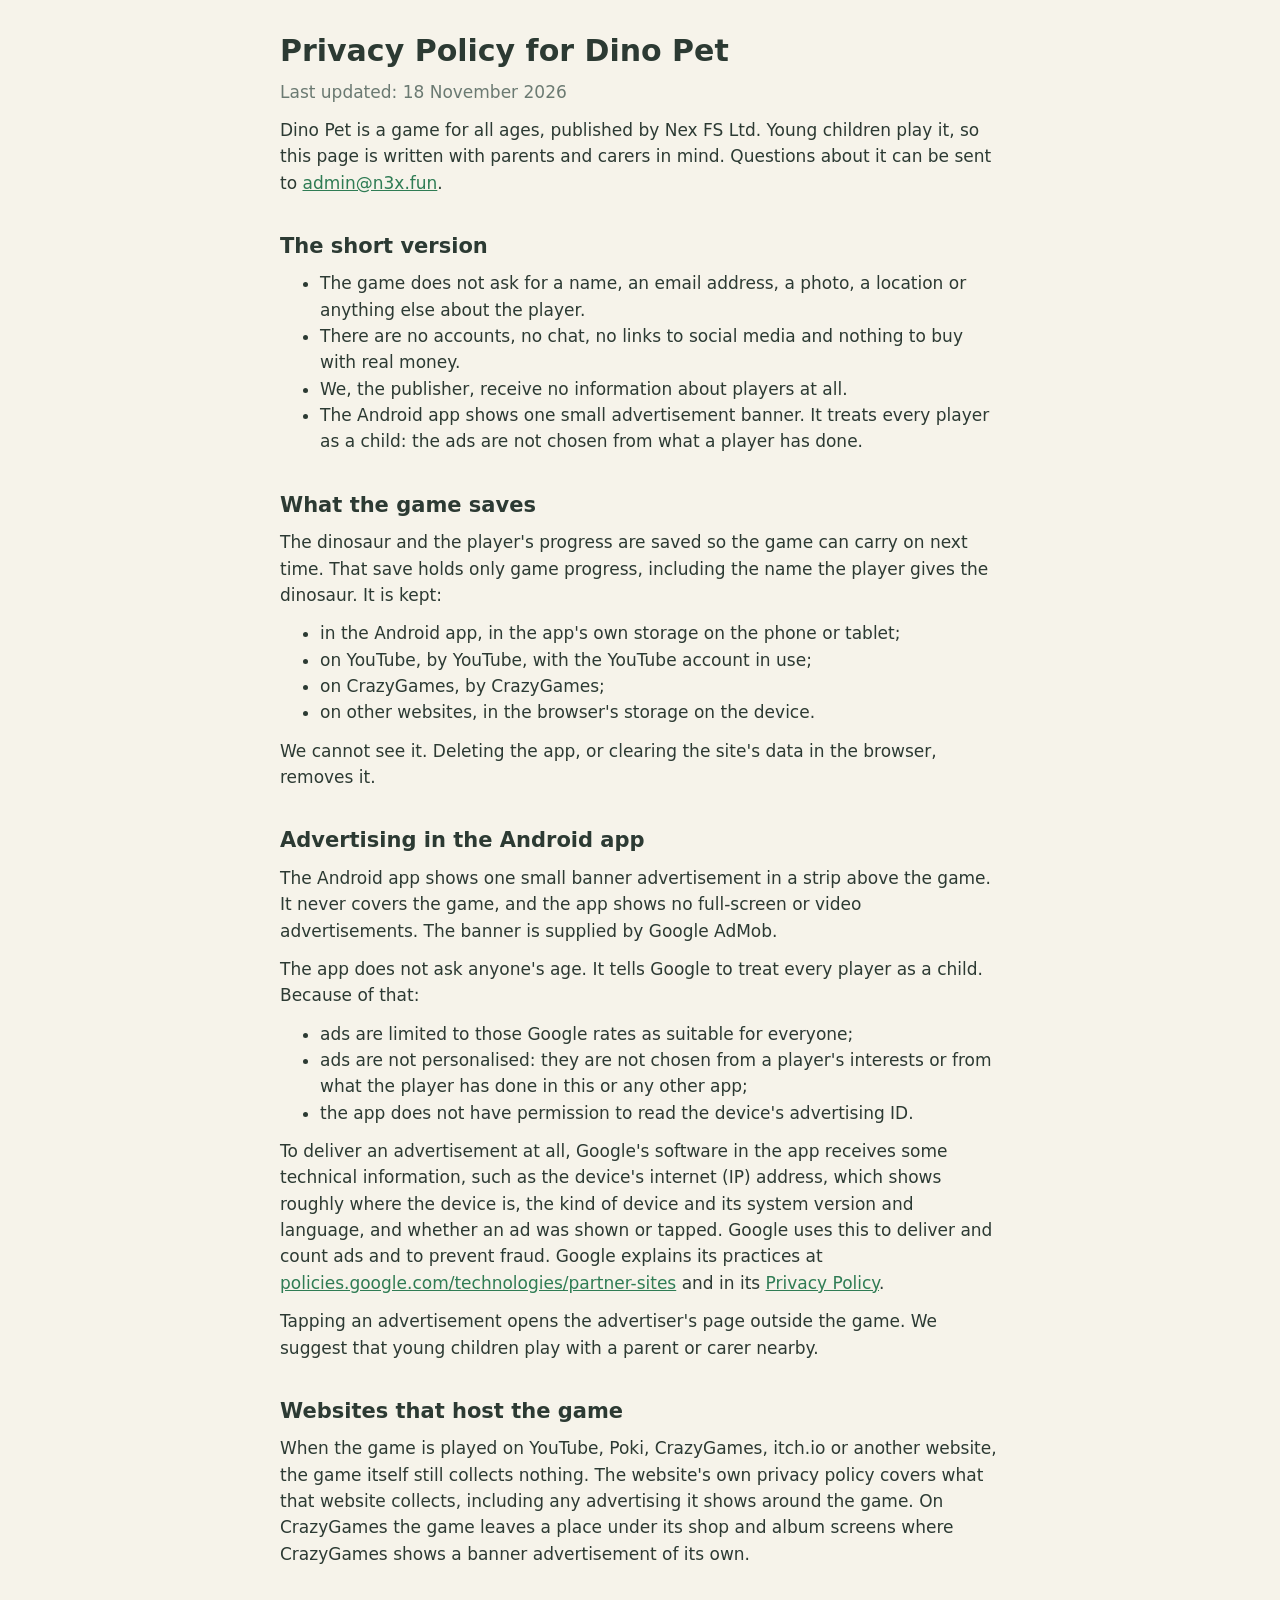
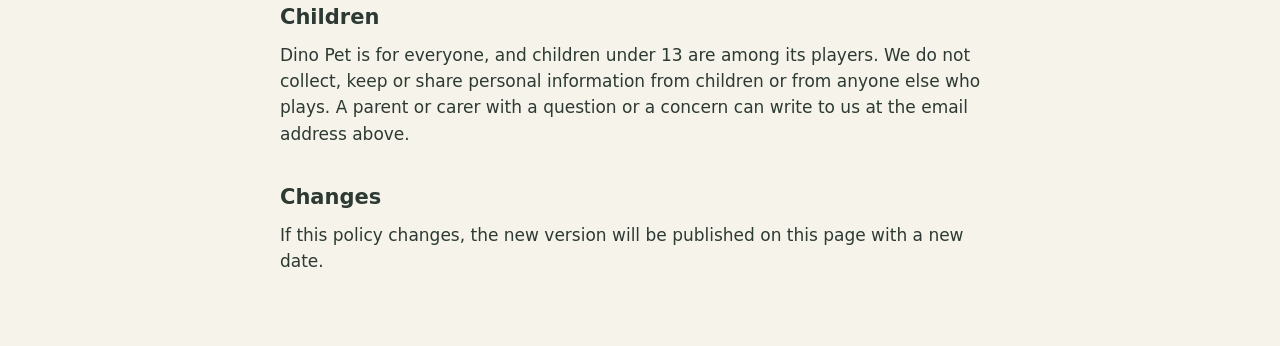
==== privacy.html @ 32917ae9 "Dino Pet build db5b2b5" ====
<!doctype html>
<!--
  The privacy policy, published beside the game by scripts/deploy-pages.ps1 as <page>/privacy.html.
  Drafted 18 Nov 2026 for a game for everyone that young children play (RELEASE.md, "The privacy policy").
-->
<html lang="en">
  <head>
    <meta charset="UTF-8" />
    <meta name="viewport" content="width=device-width, initial-scale=1.0" />
    <title>Dino Pet: Privacy Policy</title>
    <style>
      body {
        margin: 0;
        background: #f6f3ea;
        color: #2c3a33;
        font-family: 'Segoe UI', system-ui, -apple-system, 'Helvetica Neue', Arial, sans-serif;
        font-size: 17px;
        line-height: 1.55;
      }
      main {
        max-width: 720px;
        margin: 0 auto;
        padding: 28px 20px 60px;
      }
      h1 {
        font-size: 30px;
        margin: 0 0 4px;
      }
      h2 {
        font-size: 21px;
        margin: 34px 0 8px;
      }
      p,
      ul {
        margin: 0 0 12px;
      }
      .date {
        color: #6b7a72;
      }
      a {
        color: #2f7c54;
      }
    </style>
  </head>
  <body>
    <main>
      <h1>Privacy Policy for Dino Pet</h1>
      <p class="date">Last updated: 18 November 2026</p>

      <p>
        Dino Pet is a game for all ages, published by Nex FS Ltd. Young children play it, so this page
        is written with parents and carers in mind. Questions about it can be sent to <a href="mailto:admin@n3x.fun">admin@n3x.fun</a>.
      </p>

      <h2>The short version</h2>
      <ul>
        <li>The game does not ask for a name, an email address, a photo, a location or anything else about the player.</li>
        <li>There are no accounts, no chat, no links to social media and nothing to buy with real money.</li>
        <li>We, the publisher, receive no information about players at all.</li>
        <li>The Android app shows one small advertisement banner. It treats every player as a child: the ads are not chosen from what a player has done.</li>
      </ul>

      <h2>What the game saves</h2>
      <p>The dinosaur and the player's progress are saved so the game can carry on next time. That save holds only game progress, including the name the player gives the dinosaur. It is kept:</p>
      <ul>
        <li>in the Android app, in the app's own storage on the phone or tablet;</li>
        <li>on YouTube, by YouTube, with the YouTube account in use;</li>
        <li>on CrazyGames, by CrazyGames;</li>
        <li>on other websites, in the browser's storage on the device.</li>
      </ul>
      <p>We cannot see it. Deleting the app, or clearing the site's data in the browser, removes it.</p>

      <h2>Advertising in the Android app</h2>
      <p>
        The Android app shows one small banner advertisement in a strip above the game. It never covers the game, and the app shows no full-screen or video
        advertisements. The banner is supplied by Google AdMob.
      </p>
      <p>The app does not ask anyone's age. It tells Google to treat every player as a child. Because of that:</p>
      <ul>
        <li>ads are limited to those Google rates as suitable for everyone;</li>
        <li>ads are not personalised: they are not chosen from a player's interests or from what the player has done in this or any other app;</li>
        <li>the app does not have permission to read the device's advertising ID.</li>
      </ul>
      <p>
        To deliver an advertisement at all, Google's software in the app receives some technical information, such as the device's internet (IP) address,
        which shows roughly where the device is, the kind of device and its system version and language, and whether an ad was shown or tapped. Google uses
        this to deliver and count ads and to prevent fraud. Google explains its practices at
        <a href="https://policies.google.com/technologies/partner-sites">policies.google.com/technologies/partner-sites</a> and in its
        <a href="https://policies.google.com/privacy">Privacy Policy</a>.
      </p>
      <p>Tapping an advertisement opens the advertiser's page outside the game. We suggest that young children play with a parent or carer nearby.</p>

      <h2>Websites that host the game</h2>
      <p>
        When the game is played on YouTube, Poki, CrazyGames, itch.io or another website, the game itself still collects nothing. The website's own privacy
        policy covers what that website collects, including any advertising it shows around the game. On CrazyGames the game leaves a place under its shop
        and album screens where CrazyGames shows a banner advertisement of its own.
      </p>

      <h2>Children</h2>
      <p>
        Dino Pet is for everyone, and children under 13 are among its players. We do not collect, keep or share personal information from children or from
        anyone else who plays. A parent or carer with a question or a concern can write to us at the email address above.
      </p>

      <h2>Changes</h2>
      <p>If this policy changes, the new version will be published on this page with a new date.</p>
    </main>
  </body>
</html>
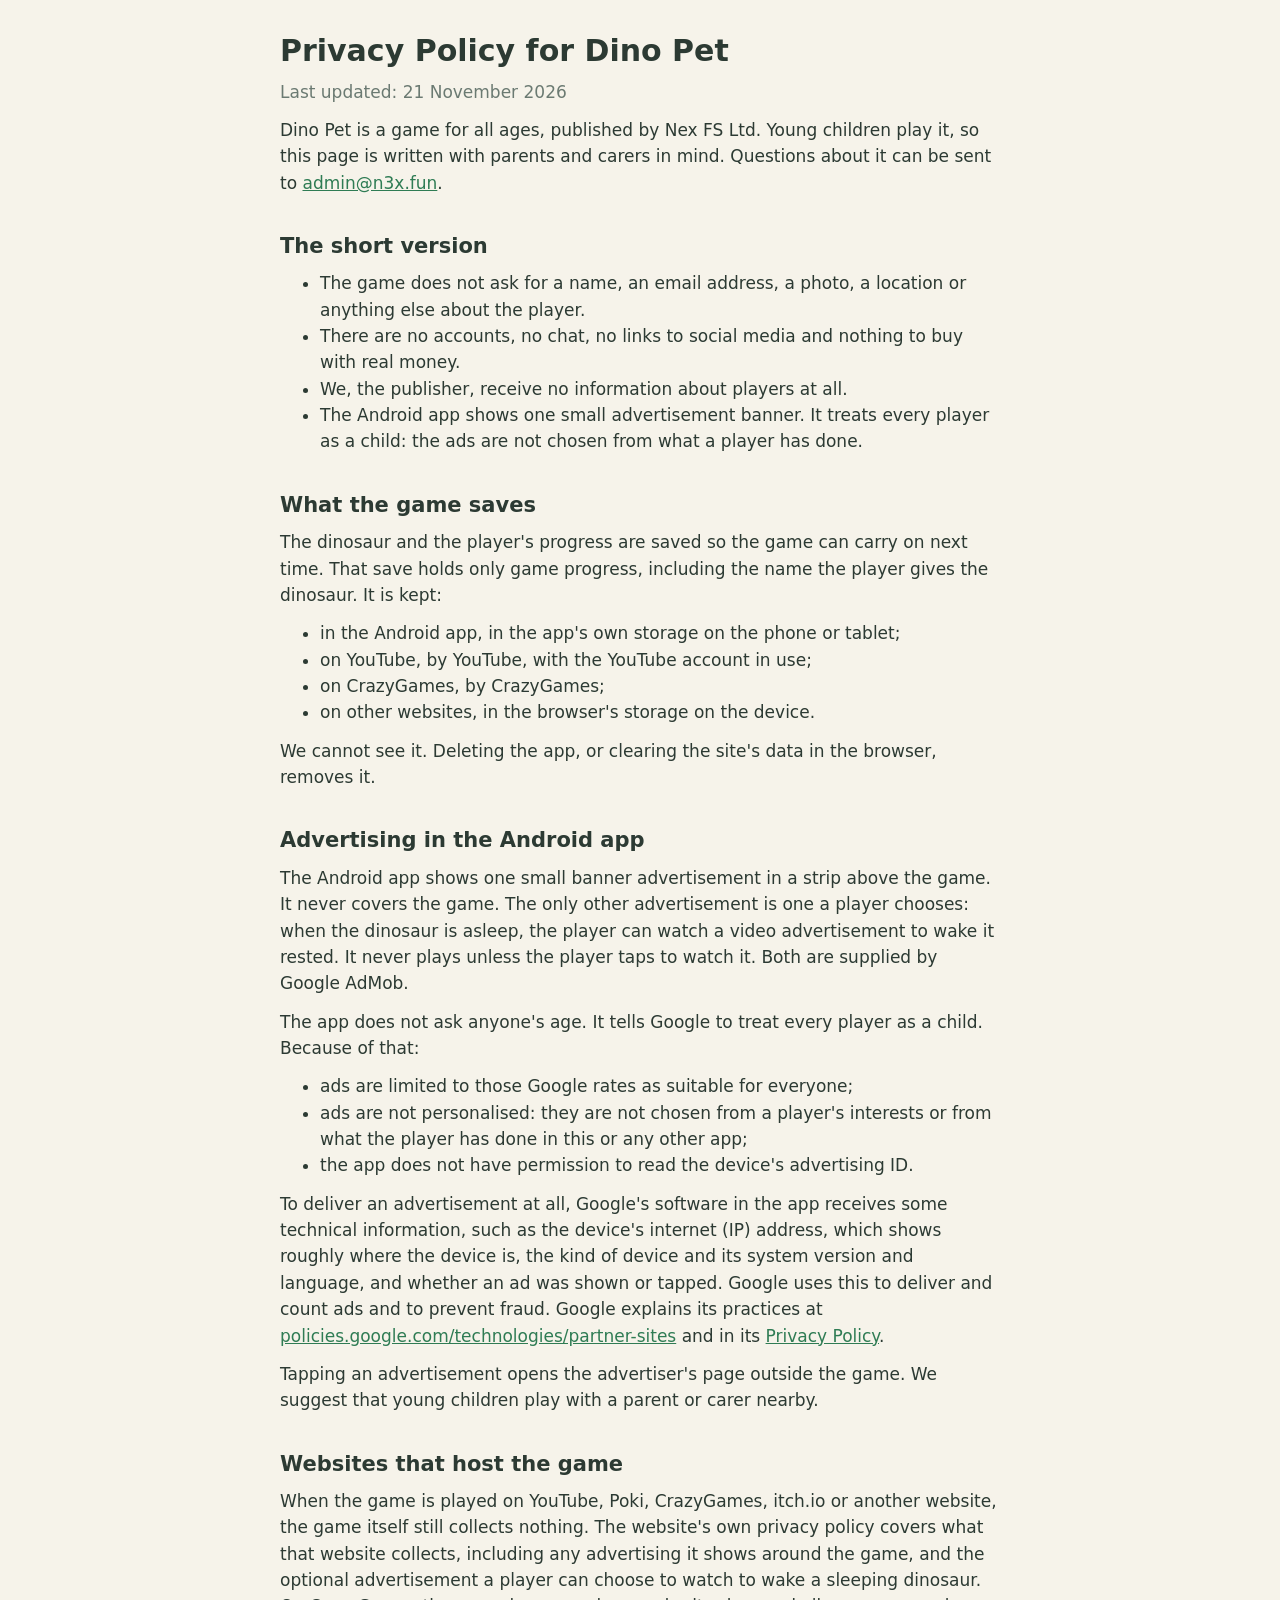
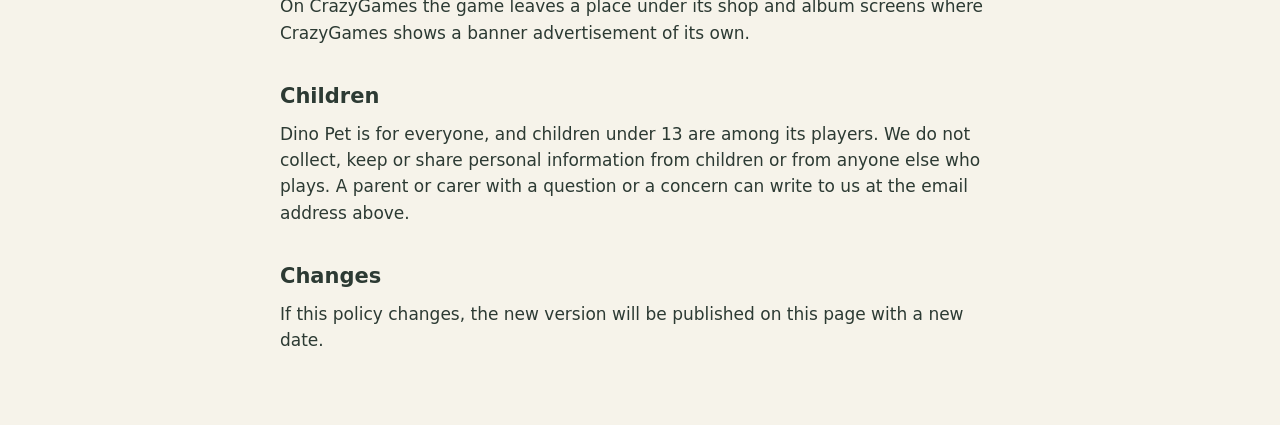
==== commit cec3b9f0: "Dino Pet build dceba4a" ====
--- a/privacy.html
+++ b/privacy.html
@@ -45,7 +45,7 @@
   <body>
     <main>
       <h1>Privacy Policy for Dino Pet</h1>
-      <p class="date">Last updated: 18 November 2026</p>
+      <p class="date">Last updated: 21 November 2026</p>
 
       <p>
         Dino Pet is a game for all ages, published by Nex FS Ltd. Young children play it, so this page
@@ -72,8 +72,9 @@
 
       <h2>Advertising in the Android app</h2>
       <p>
-        The Android app shows one small banner advertisement in a strip above the game. It never covers the game, and the app shows no full-screen or video
-        advertisements. The banner is supplied by Google AdMob.
+        The Android app shows one small banner advertisement in a strip above the game. It never covers the game. The only other advertisement is one a
+        player chooses: when the dinosaur is asleep, the player can watch a video advertisement to wake it rested. It never plays unless the player taps
+        to watch it. Both are supplied by Google AdMob.
       </p>
       <p>The app does not ask anyone's age. It tells Google to treat every player as a child. Because of that:</p>
       <ul>
@@ -93,7 +94,8 @@
       <h2>Websites that host the game</h2>
       <p>
         When the game is played on YouTube, Poki, CrazyGames, itch.io or another website, the game itself still collects nothing. The website's own privacy
-        policy covers what that website collects, including any advertising it shows around the game. On CrazyGames the game leaves a place under its shop
+        policy covers what that website collects, including any advertising it shows around the game, and the optional advertisement a player can choose
+        to watch to wake a sleeping dinosaur. On CrazyGames the game leaves a place under its shop
         and album screens where CrazyGames shows a banner advertisement of its own.
       </p>
 
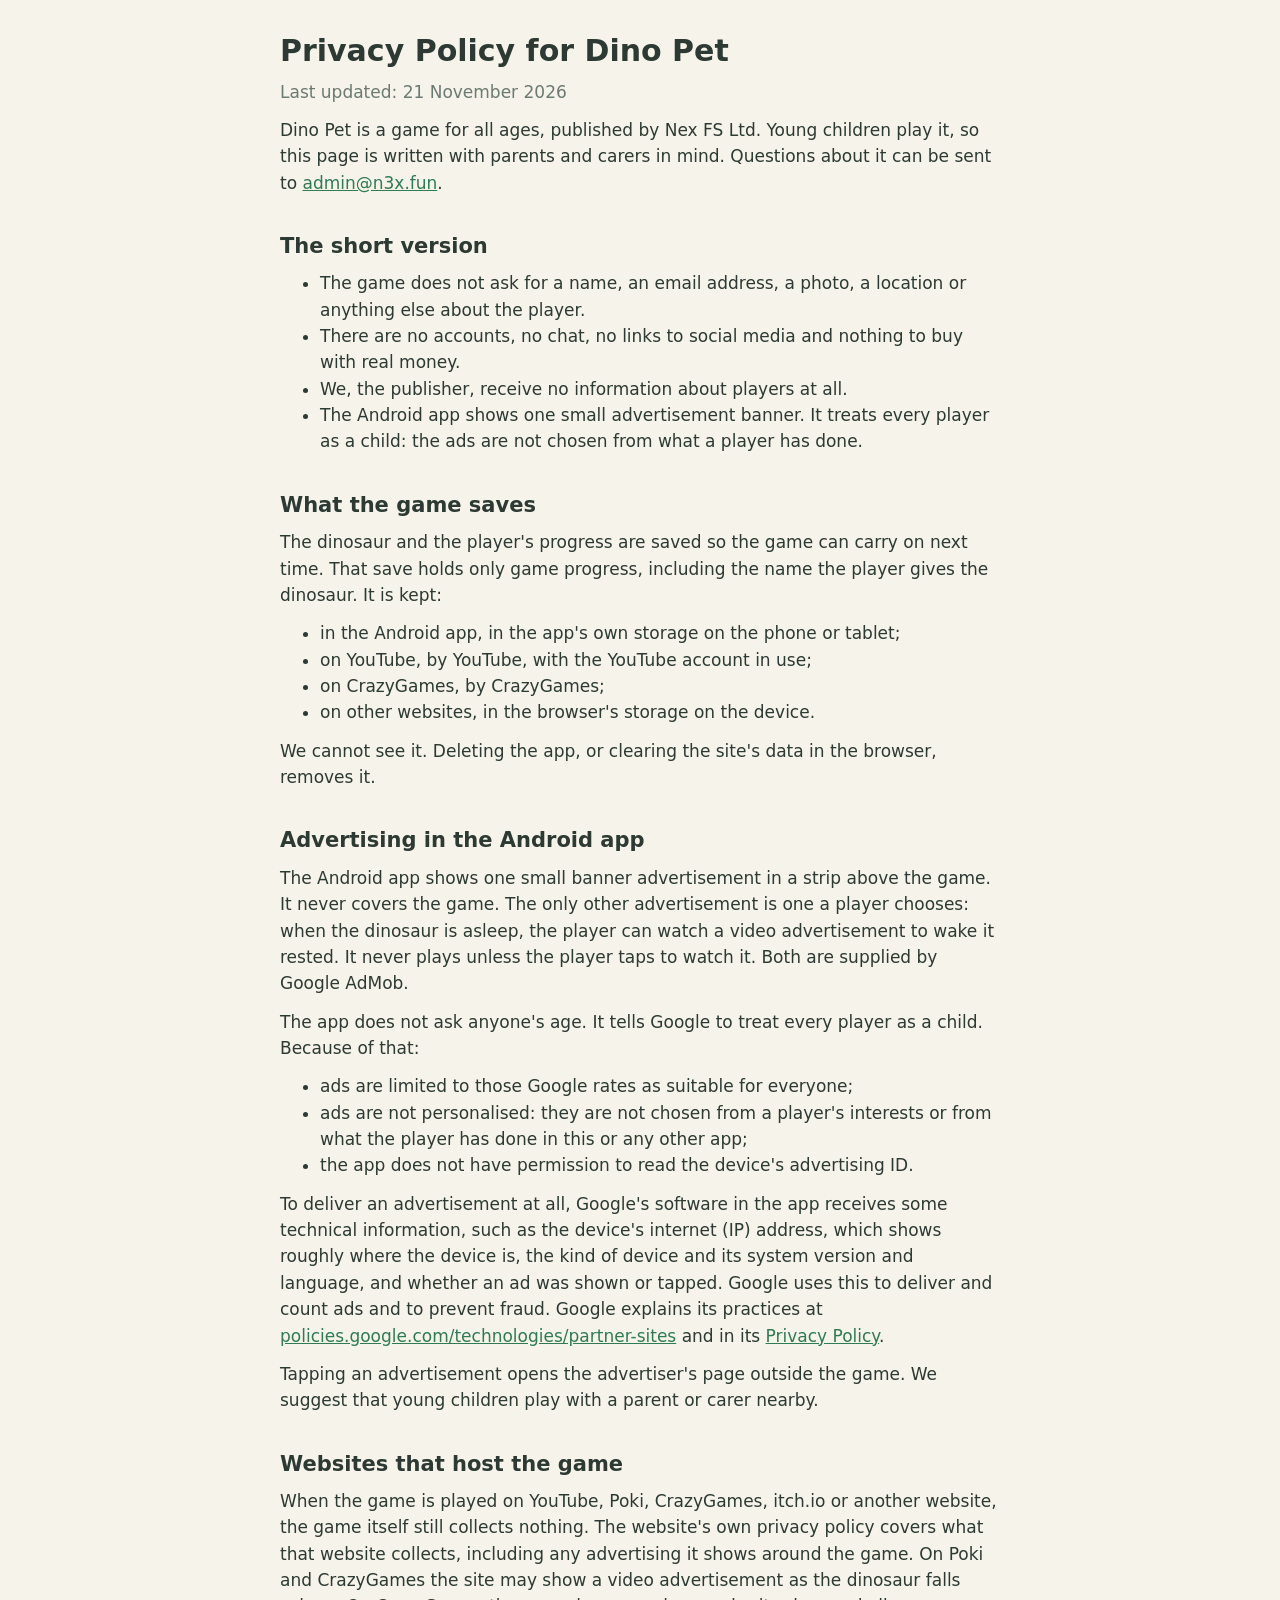
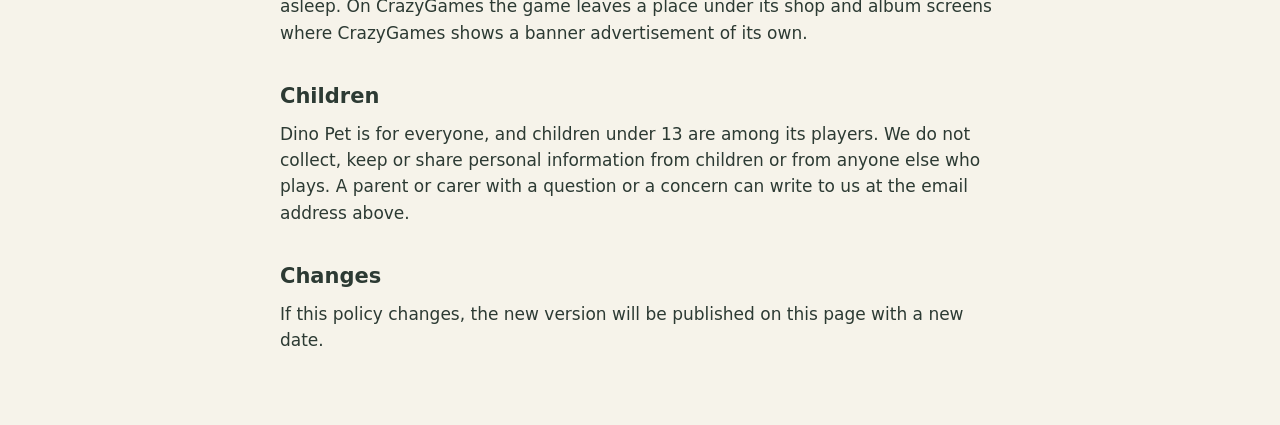
==== commit 3b6afba6: "Dino Pet build 18b224b" ====
--- a/privacy.html
+++ b/privacy.html
@@ -94,8 +94,8 @@
       <h2>Websites that host the game</h2>
       <p>
         When the game is played on YouTube, Poki, CrazyGames, itch.io or another website, the game itself still collects nothing. The website's own privacy
-        policy covers what that website collects, including any advertising it shows around the game, and the optional advertisement a player can choose
-        to watch to wake a sleeping dinosaur. On CrazyGames the game leaves a place under its shop
+        policy covers what that website collects, including any advertising it shows around the game. On Poki and CrazyGames the site may show a video
+        advertisement as the dinosaur falls asleep. On CrazyGames the game leaves a place under its shop
         and album screens where CrazyGames shows a banner advertisement of its own.
       </p>
 
